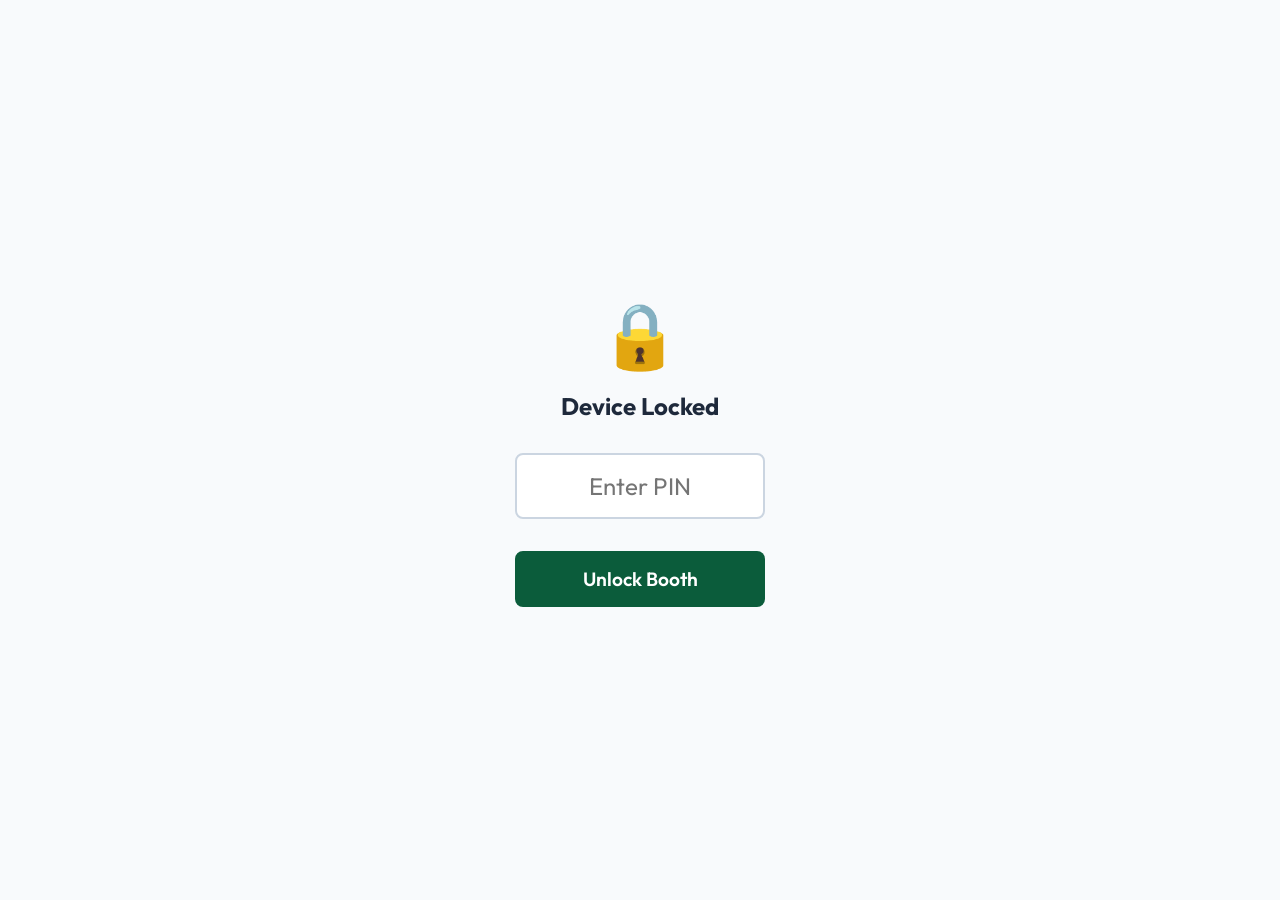
==== index.html @ b3e437d8 "Initial commit - Madrassa Election V2" ====
<!DOCTYPE html>
<html lang="en">

<head>
    <meta charset="UTF-8">
    <meta name="viewport" content="width=device-width, initial-scale=1.0">
    <meta name="robots" content="noindex, nofollow">
    <title>Boys Voting - Madrassa Election</title>
    <link rel="stylesheet" href="style.css">
</head>

<body>
    <header class="header">
        <div class="bismillah">IMP ELECTION 2026</div>
        <div class="school-title">1997-I-Ulamudheen Higher Secondary Madrassa</div>
    </header>

    <div class="container">
        <!-- Locked Screen -->
        <div id="screen-locked" class="card">
            <div class="booth-label" style="background:#3b82f6; color:white">Boys Booth</div>
            <h2>Waiting for Authorization...</h2>
            <p style="margin-top:1rem; color:var(--text-secondary)">Please approach the Officer's desk to verify your
                identity.</p>
            <div style="margin-top:2rem"><span class="loader" style="border-top-color:var(--primary-color);"></span>
            </div>
        </div>

        <!-- Voting Screen -->
        <div id="screen-voting" class="card hidden">
            <div class="booth-label" style="background:#3b82f6; color:white">Boys Booth</div>
            <div class="progress-bar">
                <div id="progress-fill" class="progress-fill" style="width: 0%"></div>
            </div>
            <h2 id="pos-title" class="position-title">Position</h2>
            <div id="candidates-container" class="candidates-grid"></div>
            <div style="display:flex; gap:1rem; margin-top:2rem;">
                <button class="btn" id="btn-submit-vote" onclick="submitPositionVote()" disabled>Submit Vote</button>
            </div>
        </div>



        <!-- Success Screen -->
        <div id="screen-success" class="card hidden">
            <div style="font-size: 80px; color: var(--success); margin-bottom: 1rem;">✅</div>
            <h2 class="position-title">Jazakallah Khair!</h2>
            <p style="font-size: 1.2rem;">Your vote has been recorded securely.</p>
            <div
                style="margin-top:2rem; font-size:1.5rem; font-weight:800; background:#f1f5f9; padding:1rem; border-radius:8px;">
                Your Vote ID: <span id="success-voter-id" style="color:var(--primary-color);">...</span>
            </div>
            <p style="margin-top:1rem; color:var(--text-secondary); font-size:0.9rem;">Please note this ID for any
                future reference.</p>
        </div>
    </div>

    <!-- Scripts -->
    <script src="candidates.js"></script>
    <script src="app.js"></script>
    <script>
        initVoter('boys');
        function unlockKiosk() {
            if (document.getElementById('kiosk-pin').value === 'NM4321') {
                document.getElementById('kiosk-lock').style.display = 'none';
            } else {
                document.getElementById('kiosk-error').style.display = 'block';
                setTimeout(() => document.getElementById('kiosk-error').style.display = 'none', 2000);
            }
        }
    </script>

    <!-- Kiosk Lock Screen -->
    <div id="kiosk-lock"
        style="position:fixed; top:0; left:0; right:0; bottom:0; z-index:9999; display:flex; flex-direction:column; justify-content:center; align-items:center; background:#f8fafc;">
        <div style="font-size: 4rem; margin-bottom: 1rem;">🔒</div>
        <h2 style="margin-bottom: 2rem; color:var(--text-primary); font-family: 'Outfit', sans-serif;">Device Locked
        </h2>
        <input type="password" id="kiosk-pin" placeholder="Enter PIN"
            style="font-size: 1.5rem; padding: 1rem; text-align: center; width: 250px; margin-bottom: 1rem; border-radius: 8px; border: 2px solid #cbd5e1;">
        <button class="btn" onclick="unlockKiosk()" style="width: 250px;">Unlock Booth</button>
        <p id="kiosk-error" style="color: red; margin-top: 1rem; display: none; font-weight: bold;">Incorrect PIN</p>
    </div>
</body>

</html>
---- style.css ----
@import url('https://fonts.googleapis.com/css2?family=Amiri:ital,wght@0,400;0,700;1,400&family=Outfit:wght@300;400;600;800&display=swap');

:root {
    --primary-color: #0b5c3b; /* Deep green for Islamic aesthetic */
    --primary-light: #167e54;
    --accent: #d4af37; /* Gold accent */
    --accent-hover: #f1c40f;
    --success: #2ecc71;
    --error: #e74c3c;
    --bg-color: #f7f9f7;
    --text-primary: #1e293b;
    --text-secondary: #64748b;
    --card-bg: #ffffff;
}

* {
    box-sizing: border-box;
    margin: 0;
    padding: 0;
}

body {
    font-family: 'Outfit', sans-serif;
    background-color: var(--bg-color);
    color: var(--text-primary);
    display: flex;
    flex-direction: column;
    min-height: 100vh;
    background-image: url('data:image/svg+xml;utf8,<svg width="40" height="40" viewBox="0 0 40 40" xmlns="http://www.w3.org/2000/svg"><path d="M20 0l20 20-20 20L0 20z" fill="%23e8ece8" fill-opacity="0.3"/></svg>');
}

.header {
    background-color: var(--primary-color);
    color: white;
    text-align: center;
    padding: 1.5rem 1rem;
    box-shadow: 0 4px 6px -1px rgba(0, 0, 0, 0.1);
    position: relative;
    border-bottom: 4px solid var(--accent);
}

.bismillah {
    font-family: 'Amiri', serif;
    font-size: 2rem;
    margin-bottom: 0.5rem;
    font-weight: 700;
}

.school-title {
    font-size: 1.25rem;
    font-weight: 800;
    letter-spacing: 0.5px;
}

.container {
    flex: 1;
    max-width: 800px;
    margin: 0 auto;
    padding: 2rem 1rem;
    width: 100%;
}

.card {
    background: var(--card-bg);
    border-radius: 16px;
    padding: 2rem;
    box-shadow: 0 4px 15px rgba(0,0,0,0.05);
    text-align: center;
}

.booth-label {
    display: inline-block;
    background-color: var(--accent);
    color: var(--primary-color);
    padding: 0.5rem 1rem;
    border-radius: 20px;
    font-weight: 800;
    font-size: 0.9rem;
    margin-bottom: 1.5rem;
    text-transform: uppercase;
}

.position-title {
    font-size: 1.8rem;
    margin-bottom: 2rem;
    font-weight: 600;
}

.candidates-grid {
    display: grid;
    grid-template-columns: repeat(auto-fit, minmax(200px, 1fr));
    gap: 1.5rem;
    margin-bottom: 2rem;
}

.candidate-card {
    background: var(--bg-color);
    border: 3px solid #e2e8f0;
    border-radius: 12px;
    padding: 2rem 1rem;
    cursor: pointer;
    transition: all 0.2s ease-in-out;
    display: flex;
    flex-direction: column;
    align-items: center;
    user-select: none;
}

.candidate-card:hover {
    border-color: var(--primary-light);
    transform: translateY(-4px);
    box-shadow: 0 10px 20px rgba(0,0,0,0.08);
}

.candidate-card.selected {
    border-color: var(--primary-color);
    background-color: #e8f5e9;
    box-shadow: 0 0 0 4px rgba(11, 92, 59, 0.2);
}

.candidate-icon {
    font-size: 80px;
    line-height: 1;
    margin-bottom: 1rem;
}

.candidate-icon.image-icon {
    width: 120px;
    height: 120px;
    object-fit: contain;
    margin-bottom: 1rem;
}

.candidate-name {
    font-size: 1.2rem;
    font-weight: 800;
}

select, input, .btn {
    font-family: 'Outfit', sans-serif;
    font-size: 1.2rem;
}

.btn {
    background-color: var(--primary-color);
    color: white;
    border: none;
    padding: 1rem 2rem;
    border-radius: 8px;
    font-weight: 600;
    cursor: pointer;
    width: 100%;
    margin-top: 1rem;
    transition: background-color 0.2s;
}

.btn:hover {
    background-color: var(--primary-light);
}

.btn:disabled:not(.loading) {
    background-color: var(--text-secondary);
    cursor: not-allowed;
    opacity: 0.6;
}

@keyframes pulse-btn {
    0% { transform: scale(1); box-shadow: 0 0 0 0 rgba(11, 92, 59, 0.4); }
    70% { transform: scale(1.05); box-shadow: 0 0 0 10px rgba(11, 92, 59, 0); }
    100% { transform: scale(1); box-shadow: 0 0 0 0 rgba(11, 92, 59, 0); }
}

#btn-next:not(:disabled), #btn-submit:not(:disabled) {
    animation: pulse-btn 2s infinite;
}

.btn-secondary { background-color: var(--text-secondary); }
.btn-secondary:hover { background-color: #475569; }

.btn-danger { background-color: var(--error); }
.btn-danger:hover { background-color: #c0392b; }

.progress-bar {
    width: 100%;
    height: 8px;
    background-color: #e2e8f0;
    border-radius: 4px;
    margin-bottom: 2rem;
    overflow: hidden;
}

.progress-fill {
    height: 100%;
    background-color: var(--primary-color);
    transition: width 0.3s ease;
}

.status-grid {
    display: grid;
    grid-template-columns: 1fr 1fr;
    gap: 1rem;
    margin-bottom: 2rem;
}

.status-box {
    background: #e2e8f0;
    padding: 1.5rem;
    border-radius: 8px;
    font-weight: 600;
    transition: all 0.3s ease;
}

.status-box.active {
    background-color: var(--success);
    color: white;
    box-shadow: 0 0 15px rgba(46, 204, 113, 0.5);
    transform: scale(1.02);
}

.loader {
    border: 3px solid rgba(255,255,255,0.3);
    border-radius: 50%;
    border-top: 3px solid white;
    width: 24px;
    height: 24px;
    animation: spin 1s linear infinite;
    display: inline-block;
    vertical-align: middle;
    margin-right: 8px;
}

@keyframes spin {
    0% { transform: rotate(0deg); }
    100% { transform: rotate(360deg); }
}

.message {
    padding: 1rem;
    border-radius: 8px;
    margin-bottom: 1rem;
    display: none;
    font-weight: 600;
}
.message.error { background-color: #fee2e2; color: var(--error); border: 1px solid #fecaca; display: block; }
.message.success { background-color: #d1fae5; color: var(--success); border: 1px solid #a7f3d0; display: block; }

/* Review List */
.review-list {
    text-align: left;
    margin-bottom: 2rem;
}
.review-item {
    padding: 1rem;
    border-bottom: 1px solid #e2e8f0;
    display: flex;
    justify-content: space-between;
}
.review-item strong {
    color: var(--primary-color);
}

/* Admin Grid */
.admin-stats { display: flex; gap: 1rem; margin-bottom: 2rem; }
.stat-box { flex: 1; background: white; padding: 1.5rem; border-radius: 8px; text-align: center; box-shadow: 0 2px 8px rgba(0,0,0,0.05); border-top: 4px solid var(--primary-color); }
.stat-value { font-size: 2.5rem; font-weight: 800; color: var(--primary-color); }

.chart-container { margin-bottom: 3rem; background: white; padding: 1.5rem; border-radius: 8px; box-shadow: 0 2px 8px rgba(0,0,0,0.05); }
.chart-container h3 { margin-bottom: 1rem; }
.table-container { overflow-x: auto; }
table { width: 100%; border-collapse: collapse; }
th, td { padding: 1rem; text-align: left; border-bottom: 1px solid #e2e8f0; }
th { background-color: #f8fafc; font-weight: 600; }

.hidden { display: none !important; }

/* Mobile */
@media (max-width: 600px) {
    .status-grid { grid-template-columns: 1fr; }
    .bismillah { font-size: 1.5rem; }
    .school-title { font-size: 1rem; }
    .admin-stats { flex-direction: column; }
}
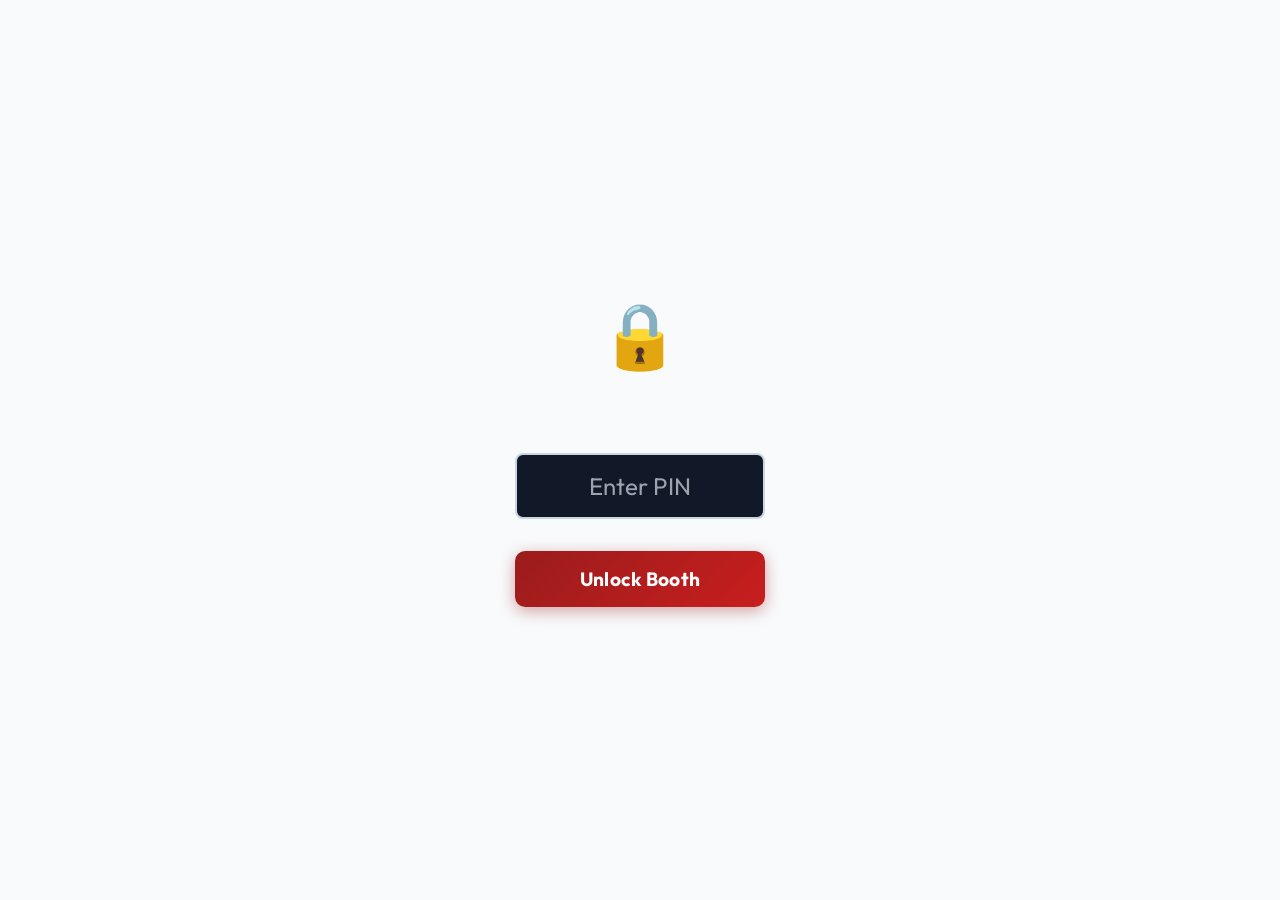
==== commit 2cdc8bdb: "V2: Dark red theme redesign" ====
--- a/index.html
+++ b/index.html
@@ -11,14 +11,15 @@
 
 <body>
     <header class="header">
-        <div class="bismillah">IMP ELECTION 2026</div>
+        <div class="bismillah">IMP ELECTION 2026 Emergency Window</div>
         <div class="school-title">1997-I-Ulamudheen Higher Secondary Madrassa</div>
     </header>
 
     <div class="container">
         <!-- Locked Screen -->
         <div id="screen-locked" class="card">
-            <div class="booth-label" style="background:#3b82f6; color:white">Boys Booth</div>
+            <div class="booth-label" style="background:linear-gradient(135deg,#9b1c1c,#c81e1e); color:white">Boys Booth
+            </div>
             <h2>Waiting for Authorization...</h2>
             <p style="margin-top:1rem; color:var(--text-secondary)">Please approach the Officer's desk to verify your
                 identity.</p>
@@ -28,7 +29,8 @@
 
         <!-- Voting Screen -->
         <div id="screen-voting" class="card hidden">
-            <div class="booth-label" style="background:#3b82f6; color:white">Boys Booth</div>
+            <div class="booth-label" style="background:linear-gradient(135deg,#9b1c1c,#c81e1e); color:white">Boys Booth
+            </div>
             <div class="progress-bar">
                 <div id="progress-fill" class="progress-fill" style="width: 0%"></div>
             </div>
--- a/style.css
+++ b/style.css
@@ -1,23 +1,22 @@
 @import url('https://fonts.googleapis.com/css2?family=Amiri:ital,wght@0,400;0,700;1,400&family=Outfit:wght@300;400;600;800&display=swap');
 
 :root {
-    --primary-color: #0b5c3b; /* Deep green for Islamic aesthetic */
-    --primary-light: #167e54;
-    --accent: #d4af37; /* Gold accent */
-    --accent-hover: #f1c40f;
-    --success: #2ecc71;
-    --error: #e74c3c;
-    --bg-color: #f7f9f7;
-    --text-primary: #1e293b;
-    --text-secondary: #64748b;
-    --card-bg: #ffffff;
-}
-
-* {
-    box-sizing: border-box;
-    margin: 0;
-    padding: 0;
-}
+    --primary-color: #9b1c1c;   /* Deep crimson red */
+    --primary-light: #c81e1e;
+    --primary-dark:  #7b0000;
+    --accent:        #f59e0b;   /* Warm amber accent */
+    --accent-hover:  #fbbf24;
+    --success:       #10b981;
+    --error:         #ef4444;
+    --bg-color:      #111827;   /* Very dark navy */
+    --bg-secondary:  #1f2937;
+    --card-bg:       #1f2937;
+    --border-color:  #374151;
+    --text-primary:  #f9fafb;
+    --text-secondary:#9ca3af;
+}
+
+* { box-sizing: border-box; margin: 0; padding: 0; }
 
 body {
     font-family: 'Outfit', sans-serif;
@@ -26,17 +25,31 @@
     display: flex;
     flex-direction: column;
     min-height: 100vh;
-    background-image: url('data:image/svg+xml;utf8,<svg width="40" height="40" viewBox="0 0 40 40" xmlns="http://www.w3.org/2000/svg"><path d="M20 0l20 20-20 20L0 20z" fill="%23e8ece8" fill-opacity="0.3"/></svg>');
-}
-
+    /* Subtle geometric pattern */
+    background-image:
+        radial-gradient(circle at 20% 50%, rgba(155,28,28,0.08) 0%, transparent 50%),
+        radial-gradient(circle at 80% 20%, rgba(245,158,11,0.06) 0%, transparent 40%),
+        url("data:image/svg+xml,%3Csvg width='60' height='60' viewBox='0 0 60 60' xmlns='http://www.w3.org/2000/svg'%3E%3Cpath d='M30 0l30 30-30 30L0 30z' fill='%23374151' fill-opacity='0.15'/%3E%3C/svg%3E");
+}
+
+/* ── HEADER ─────────────────────────────────────────────────── */
 .header {
-    background-color: var(--primary-color);
+    background: linear-gradient(135deg, var(--primary-dark) 0%, var(--primary-color) 60%, #b91c1c 100%);
     color: white;
     text-align: center;
     padding: 1.5rem 1rem;
-    box-shadow: 0 4px 6px -1px rgba(0, 0, 0, 0.1);
     position: relative;
+    overflow: hidden;
     border-bottom: 4px solid var(--accent);
+    box-shadow: 0 4px 24px rgba(155,28,28,0.5);
+}
+
+.header::before {
+    content: '';
+    position: absolute;
+    inset: 0;
+    background: url("data:image/svg+xml,%3Csvg width='80' height='80' viewBox='0 0 80 80' xmlns='http://www.w3.org/2000/svg'%3E%3Ccircle cx='40' cy='40' r='35' fill='none' stroke='rgba(255,255,255,0.05)' stroke-width='1'/%3E%3C/svg%3E") repeat;
+    pointer-events: none;
 }
 
 .bismillah {
@@ -44,14 +57,18 @@
     font-size: 2rem;
     margin-bottom: 0.5rem;
     font-weight: 700;
+    text-shadow: 0 2px 8px rgba(0,0,0,0.4);
+    letter-spacing: 0.5px;
 }
 
 .school-title {
-    font-size: 1.25rem;
+    font-size: 1.1rem;
     font-weight: 800;
     letter-spacing: 0.5px;
-}
-
+    color: rgba(255,255,255,0.9);
+}
+
+/* ── LAYOUT ─────────────────────────────────────────────────── */
 .container {
     flex: 1;
     max-width: 800px;
@@ -60,32 +77,48 @@
     width: 100%;
 }
 
+/* ── CARD ───────────────────────────────────────────────────── */
 .card {
     background: var(--card-bg);
-    border-radius: 16px;
+    border-radius: 20px;
     padding: 2rem;
-    box-shadow: 0 4px 15px rgba(0,0,0,0.05);
+    box-shadow: 0 8px 32px rgba(0,0,0,0.4);
     text-align: center;
-}
-
+    border: 1px solid var(--border-color);
+    position: relative;
+    overflow: hidden;
+}
+
+.card::before {
+    content: '';
+    position: absolute;
+    top: 0; left: 0; right: 0;
+    height: 3px;
+    background: linear-gradient(90deg, var(--primary-color), var(--accent), var(--primary-color));
+}
+
+/* ── BOOTH LABEL ────────────────────────────────────────────── */
 .booth-label {
     display: inline-block;
-    background-color: var(--accent);
-    color: var(--primary-color);
-    padding: 0.5rem 1rem;
-    border-radius: 20px;
+    padding: 0.5rem 1.4rem;
+    border-radius: 999px;
     font-weight: 800;
-    font-size: 0.9rem;
+    font-size: 0.85rem;
     margin-bottom: 1.5rem;
     text-transform: uppercase;
-}
-
+    letter-spacing: 1px;
+    box-shadow: 0 4px 12px rgba(0,0,0,0.3);
+}
+
+/* ── POSITION TITLE ─────────────────────────────────────────── */
 .position-title {
-    font-size: 1.8rem;
+    font-size: 1.7rem;
     margin-bottom: 2rem;
     font-weight: 600;
-}
-
+    color: var(--text-primary);
+}
+
+/* ── CANDIDATE CARDS ────────────────────────────────────────── */
 .candidates-grid {
     display: grid;
     grid-template-columns: repeat(auto-fit, minmax(200px, 1fr));
@@ -94,12 +127,12 @@
 }
 
 .candidate-card {
-    background: var(--bg-color);
-    border: 3px solid #e2e8f0;
-    border-radius: 12px;
+    background: var(--bg-secondary);
+    border: 2px solid var(--border-color);
+    border-radius: 16px;
     padding: 2rem 1rem;
     cursor: pointer;
-    transition: all 0.2s ease-in-out;
+    transition: all 0.25s ease;
     display: flex;
     flex-direction: column;
     align-items: center;
@@ -108,14 +141,15 @@
 
 .candidate-card:hover {
     border-color: var(--primary-light);
-    transform: translateY(-4px);
-    box-shadow: 0 10px 20px rgba(0,0,0,0.08);
+    transform: translateY(-5px);
+    box-shadow: 0 12px 28px rgba(155,28,28,0.3);
 }
 
 .candidate-card.selected {
-    border-color: var(--primary-color);
-    background-color: #e8f5e9;
-    box-shadow: 0 0 0 4px rgba(11, 92, 59, 0.2);
+    border-color: var(--accent);
+    background: rgba(245,158,11,0.08);
+    box-shadow: 0 0 0 3px rgba(245,158,11,0.35), 0 8px 24px rgba(0,0,0,0.3);
+    transform: translateY(-3px);
 }
 
 .candidate-icon {
@@ -129,61 +163,72 @@
     height: 120px;
     object-fit: contain;
     margin-bottom: 1rem;
+    filter: drop-shadow(0 4px 8px rgba(0,0,0,0.4));
 }
 
 .candidate-name {
-    font-size: 1.2rem;
+    font-size: 1.15rem;
     font-weight: 800;
-}
-
+    color: var(--text-primary);
+}
+
+/* ── BUTTONS ────────────────────────────────────────────────── */
 select, input, .btn {
     font-family: 'Outfit', sans-serif;
     font-size: 1.2rem;
 }
 
 .btn {
-    background-color: var(--primary-color);
+    background: linear-gradient(135deg, var(--primary-color), var(--primary-light));
     color: white;
     border: none;
     padding: 1rem 2rem;
-    border-radius: 8px;
-    font-weight: 600;
+    border-radius: 10px;
+    font-weight: 700;
     cursor: pointer;
     width: 100%;
     margin-top: 1rem;
-    transition: background-color 0.2s;
+    transition: all 0.2s ease;
+    box-shadow: 0 4px 16px rgba(155,28,28,0.4);
+    letter-spacing: 0.3px;
 }
 
 .btn:hover {
-    background-color: var(--primary-light);
+    background: linear-gradient(135deg, var(--primary-light), #e02020);
+    box-shadow: 0 6px 20px rgba(155,28,28,0.55);
+    transform: translateY(-1px);
 }
 
 .btn:disabled:not(.loading) {
-    background-color: var(--text-secondary);
+    background: var(--border-color);
+    color: var(--text-secondary);
     cursor: not-allowed;
-    opacity: 0.6;
+    opacity: 0.55;
+    transform: none;
+    box-shadow: none;
 }
 
 @keyframes pulse-btn {
-    0% { transform: scale(1); box-shadow: 0 0 0 0 rgba(11, 92, 59, 0.4); }
-    70% { transform: scale(1.05); box-shadow: 0 0 0 10px rgba(11, 92, 59, 0); }
-    100% { transform: scale(1); box-shadow: 0 0 0 0 rgba(11, 92, 59, 0); }
+    0%   { transform: scale(1);    box-shadow: 0 0 0 0   rgba(155,28,28,0.5); }
+    70%  { transform: scale(1.04); box-shadow: 0 0 0 12px rgba(155,28,28,0); }
+    100% { transform: scale(1);    box-shadow: 0 0 0 0   rgba(155,28,28,0); }
 }
 
 #btn-next:not(:disabled), #btn-submit:not(:disabled) {
     animation: pulse-btn 2s infinite;
 }
 
-.btn-secondary { background-color: var(--text-secondary); }
-.btn-secondary:hover { background-color: #475569; }
-
-.btn-danger { background-color: var(--error); }
-.btn-danger:hover { background-color: #c0392b; }
-
+.btn-secondary { background: linear-gradient(135deg, #4b5563, #6b7280); box-shadow: 0 4px 12px rgba(0,0,0,0.3); }
+.btn-secondary:hover { background: linear-gradient(135deg, #6b7280, #9ca3af); }
+
+.btn-danger { background: linear-gradient(135deg, #dc2626, #ef4444); box-shadow: 0 4px 12px rgba(220,38,38,0.4); }
+.btn-danger:hover { background: linear-gradient(135deg, #b91c1c, #dc2626); }
+
+/* ── PROGRESS BAR ───────────────────────────────────────────── */
 .progress-bar {
     width: 100%;
     height: 8px;
-    background-color: #e2e8f0;
+    background-color: var(--border-color);
     border-radius: 4px;
     margin-bottom: 2rem;
     overflow: hidden;
@@ -191,10 +236,13 @@
 
 .progress-fill {
     height: 100%;
-    background-color: var(--primary-color);
-    transition: width 0.3s ease;
-}
-
+    background: linear-gradient(90deg, var(--primary-color), var(--accent));
+    border-radius: 4px;
+    transition: width 0.4s ease;
+    box-shadow: 0 0 8px rgba(245,158,11,0.5);
+}
+
+/* ── OFFICER STATUS GRID ────────────────────────────────────── */
 .status-grid {
     display: grid;
     grid-template-columns: 1fr 1fr;
@@ -203,80 +251,151 @@
 }
 
 .status-box {
-    background: #e2e8f0;
+    background: var(--bg-color);
+    border: 1px solid var(--border-color);
     padding: 1.5rem;
-    border-radius: 8px;
+    border-radius: 12px;
     font-weight: 600;
     transition: all 0.3s ease;
+    color: var(--text-secondary);
 }
 
 .status-box.active {
-    background-color: var(--success);
-    color: white;
-    box-shadow: 0 0 15px rgba(46, 204, 113, 0.5);
+    background: linear-gradient(135deg, rgba(16,185,129,0.2), rgba(16,185,129,0.1));
+    border-color: var(--success);
+    color: var(--success);
+    box-shadow: 0 0 20px rgba(16,185,129,0.3);
     transform: scale(1.02);
 }
 
+/* ── LOADER ─────────────────────────────────────────────────── */
 .loader {
-    border: 3px solid rgba(255,255,255,0.3);
+    border: 3px solid rgba(255,255,255,0.2);
     border-radius: 50%;
-    border-top: 3px solid white;
-    width: 24px;
-    height: 24px;
-    animation: spin 1s linear infinite;
+    border-top: 3px solid var(--accent);
+    width: 26px;
+    height: 26px;
+    animation: spin 0.8s linear infinite;
     display: inline-block;
     vertical-align: middle;
     margin-right: 8px;
 }
 
 @keyframes spin {
-    0% { transform: rotate(0deg); }
+    0%   { transform: rotate(0deg); }
     100% { transform: rotate(360deg); }
 }
 
+/* ── MESSAGES ───────────────────────────────────────────────── */
 .message {
-    padding: 1rem;
-    border-radius: 8px;
+    padding: 1rem 1.2rem;
+    border-radius: 10px;
     margin-bottom: 1rem;
     display: none;
     font-weight: 600;
-}
-.message.error { background-color: #fee2e2; color: var(--error); border: 1px solid #fecaca; display: block; }
-.message.success { background-color: #d1fae5; color: var(--success); border: 1px solid #a7f3d0; display: block; }
-
-/* Review List */
-.review-list {
-    text-align: left;
-    margin-bottom: 2rem;
-}
+    border-left: 4px solid transparent;
+}
+.message.error {
+    background-color: rgba(239,68,68,0.12);
+    color: #fca5a5;
+    border-left-color: var(--error);
+    display: block;
+}
+.message.success {
+    background-color: rgba(16,185,129,0.12);
+    color: #6ee7b7;
+    border-left-color: var(--success);
+    display: block;
+}
+
+/* ── REVIEW LIST ────────────────────────────────────────────── */
+.review-list { text-align: left; margin-bottom: 2rem; }
 .review-item {
     padding: 1rem;
-    border-bottom: 1px solid #e2e8f0;
+    border-bottom: 1px solid var(--border-color);
     display: flex;
     justify-content: space-between;
 }
-.review-item strong {
-    color: var(--primary-color);
-}
-
-/* Admin Grid */
+.review-item strong { color: var(--accent); }
+
+/* ── ADMIN STATS ────────────────────────────────────────────── */
 .admin-stats { display: flex; gap: 1rem; margin-bottom: 2rem; }
-.stat-box { flex: 1; background: white; padding: 1.5rem; border-radius: 8px; text-align: center; box-shadow: 0 2px 8px rgba(0,0,0,0.05); border-top: 4px solid var(--primary-color); }
-.stat-value { font-size: 2.5rem; font-weight: 800; color: var(--primary-color); }
-
-.chart-container { margin-bottom: 3rem; background: white; padding: 1.5rem; border-radius: 8px; box-shadow: 0 2px 8px rgba(0,0,0,0.05); }
-.chart-container h3 { margin-bottom: 1rem; }
-.table-container { overflow-x: auto; }
+
+.stat-box {
+    flex: 1;
+    background: var(--card-bg);
+    padding: 1.5rem;
+    border-radius: 14px;
+    text-align: center;
+    box-shadow: 0 4px 16px rgba(0,0,0,0.3);
+    border: 1px solid var(--border-color);
+    border-top: 4px solid var(--primary-color);
+    transition: transform 0.2s;
+}
+
+.stat-box:hover { transform: translateY(-3px); }
+
+.stat-value {
+    font-size: 2.8rem;
+    font-weight: 800;
+    background: linear-gradient(135deg, var(--primary-light), var(--accent));
+    -webkit-background-clip: text;
+    -webkit-text-fill-color: transparent;
+    background-clip: text;
+}
+
+/* ── TABLE ──────────────────────────────────────────────────── */
+.chart-container {
+    margin-bottom: 2rem;
+    background: var(--card-bg);
+    padding: 1.5rem;
+    border-radius: 14px;
+    box-shadow: 0 4px 16px rgba(0,0,0,0.3);
+    border: 1px solid var(--border-color);
+}
+.chart-container h3 { margin-bottom: 1rem; color: var(--text-primary); }
+.table-container { overflow-x: auto; border-radius: 8px; }
 table { width: 100%; border-collapse: collapse; }
-th, td { padding: 1rem; text-align: left; border-bottom: 1px solid #e2e8f0; }
-th { background-color: #f8fafc; font-weight: 600; }
-
+th, td { padding: 1rem; text-align: left; border-bottom: 1px solid var(--border-color); color: var(--text-primary); }
+th { background-color: rgba(155,28,28,0.2); font-weight: 700; color: var(--accent); letter-spacing: 0.5px; font-size: 0.9rem; text-transform: uppercase; }
+tr:hover td { background-color: rgba(255,255,255,0.03); }
+
+/* ── INPUT FIELDS ───────────────────────────────────────────── */
+input[type="password"], input[type="text"] {
+    background: var(--bg-color);
+    border: 2px solid var(--border-color);
+    color: var(--text-primary);
+    border-radius: 10px;
+    padding: 0.85rem 1rem;
+    transition: border-color 0.2s;
+}
+input[type="password"]:focus, input[type="text"]:focus {
+    outline: none;
+    border-color: var(--primary-light);
+    box-shadow: 0 0 0 3px rgba(155,28,28,0.25);
+}
+input::placeholder { color: var(--text-secondary); }
+
+/* ── COUNTING MODAL ─────────────────────────────────────────── */
+#counting-modal {
+    background: rgba(0,0,0,0.7);
+    backdrop-filter: blur(6px);
+}
+#counting-modal > div {
+    background: var(--card-bg);
+    border: 1px solid var(--border-color);
+    border-radius: 20px;
+    box-shadow: 0 20px 60px rgba(0,0,0,0.6);
+}
+
+/* ── UTILITIES ──────────────────────────────────────────────── */
 .hidden { display: none !important; }
 
-/* Mobile */
+/* ── MOBILE ─────────────────────────────────────────────────── */
 @media (max-width: 600px) {
-    .status-grid { grid-template-columns: 1fr; }
-    .bismillah { font-size: 1.5rem; }
-    .school-title { font-size: 1rem; }
-    .admin-stats { flex-direction: column; }
-}
+    .status-grid   { grid-template-columns: 1fr; }
+    .bismillah     { font-size: 1.4rem; }
+    .school-title  { font-size: 0.95rem; }
+    .admin-stats   { flex-direction: column; }
+    .card          { padding: 1.5rem 1rem; }
+}
